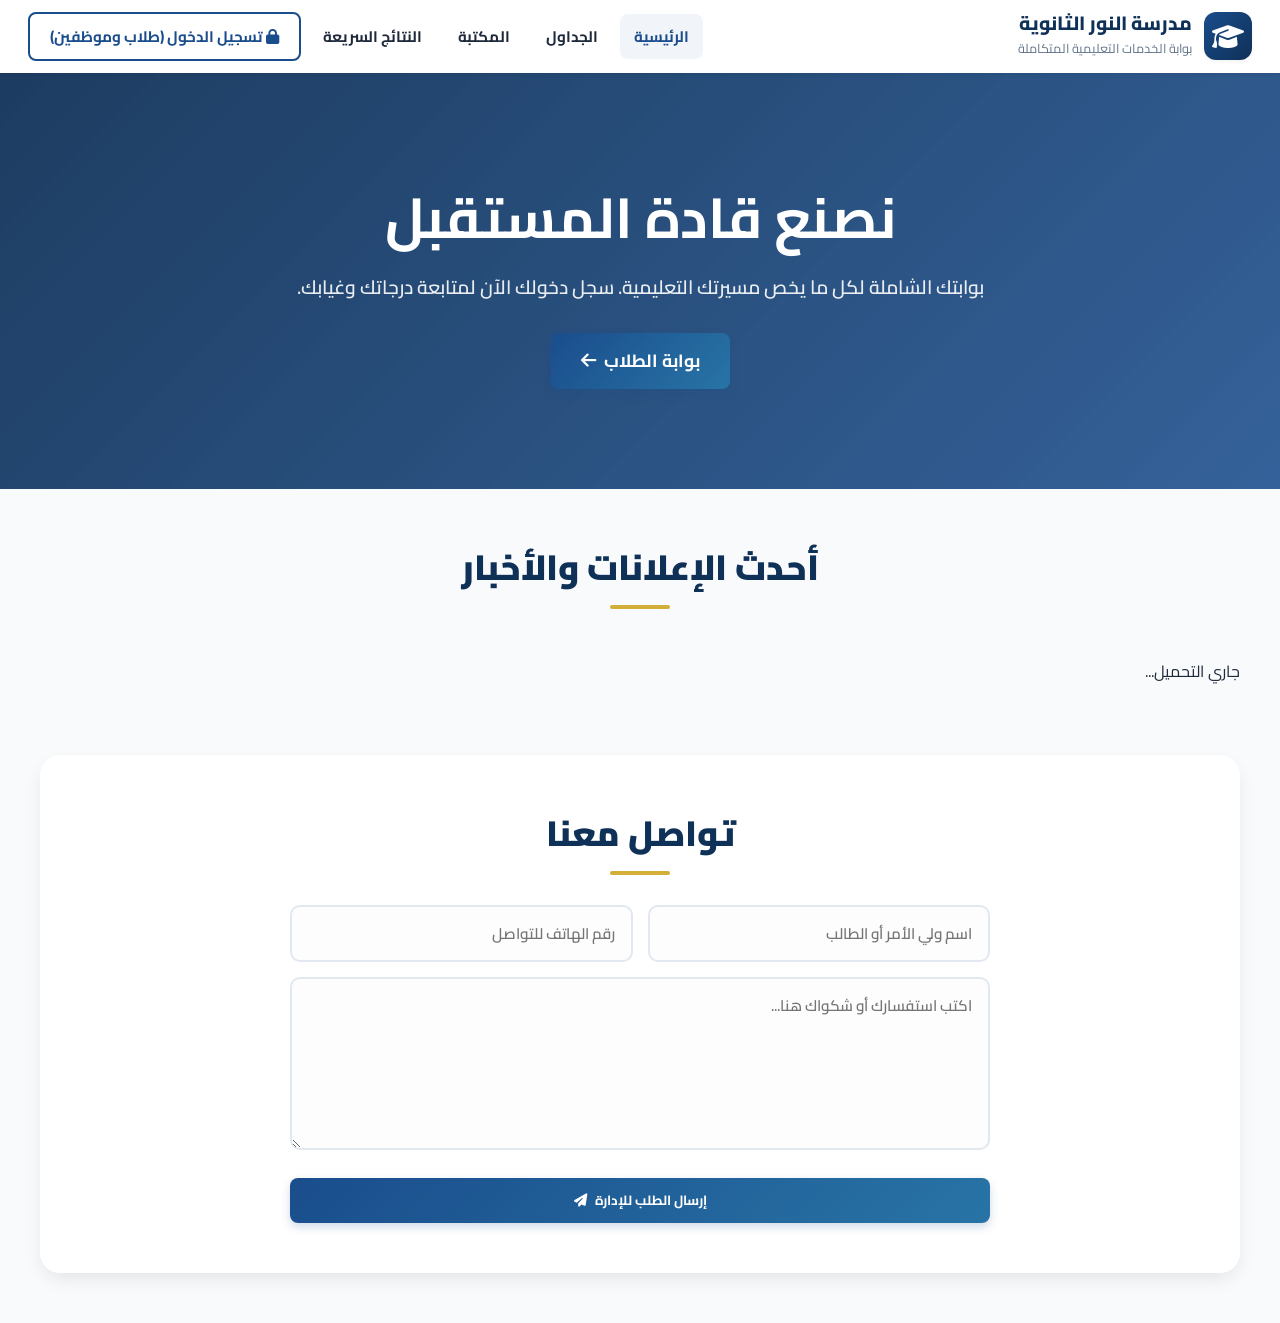
==== index.html @ 3028a383 "Frontend V7 Connected to Railway API" ====
<!DOCTYPE html><html lang="ar" dir="rtl"><head><meta charset="UTF-8"><title>مدرسة النور | V7 المتكاملة</title><link rel="stylesheet" href="css/style.css"><link rel="stylesheet" href="https://cdnjs.cloudflare.com/ajax/libs/font-awesome/6.5.1/css/all.min.css"></head><body>
<header class="navbar"><div class="nav-brand"><div class="logo-icon"><i class="fa-solid fa-graduation-cap"></i></div><div class="brand-text"><h1>مدرسة النور الثانوية</h1><span>بوابة الخدمات التعليمية المتكاملة</span></div></div>
<ul class="nav-links"><li><a href="index.html" class="active">الرئيسية</a></li><li><a href="schedules.html">الجداول</a></li><li><a href="library.html">المكتبة</a></li><li><a href="result.html">النتائج السريعة</a></li><li><a href="login.html" class="btn-outline"><i class="fa-solid fa-lock"></i> تسجيل الدخول (طلاب وموظفين)</a></li></ul></header>
<section class="hero"><h2 style="font-size:3.5rem; margin-bottom:10px;">نصنع قادة المستقبل</h2><p style="font-size:1.2rem; margin-bottom:30px; opacity:0.9; font-weight:600;">بوابتك الشاملة لكل ما يخص مسيرتك التعليمية. سجل دخولك الآن لمتابعة درجاتك وغيابك.</p><a href="login.html" class="btn-primary" style="font-size:1.1rem; padding:14px 30px!important;">بوابة الطلاب <i class="fa-solid fa-arrow-left"></i></a></section>
<h2 class="section-title">أحدث الإعلانات والأخبار</h2><div class="news-grid" id="publicNewsFeed">جاري التحميل...</div>
<div style="background: white; padding: 50px; margin: 50px auto; max-width:1200px; border-radius: 20px; box-shadow:var(--shadow-md);"><h2 class="section-title" style="margin-top:0;">تواصل معنا</h2>
<form id="contactForm" style="max-width: 700px; margin: 0 auto;">
<div class="form-row"><input type="text" id="cName" class="form-control" placeholder="اسم ولي الأمر أو الطالب" required><input type="text" id="cPhone" class="form-control" placeholder="رقم الهاتف للتواصل" required></div>
<textarea id="cMessage" class="form-control" placeholder="اكتب استفسارك أو شكواك هنا..." rows="5" required style="margin-bottom:20px;"></textarea><button type="submit" class="btn-primary w-100" style="width: 100%;">إرسال الطلب للإدارة <i class="fa-solid fa-paper-plane"></i></button></form></div>
<div id="toast"></div><script src="js/main.js"></script><script>document.addEventListener('DOMContentLoaded', loadPublicNews);</script></body></html>
---- css/style.css ----
@import url('https://fonts.googleapis.com/css2?family=Cairo:wght@300;400;600;700;800;900&display=swap');
:root { --primary: #1a4d8c; --primary-dark: #0f3057; --primary-light: #2874a6; --accent: #d4af37; --success: #10b981; --danger: #ef4444; --warning: #f59e0b; --bg-main: #f8fafc; --card-bg: #ffffff; --text-main: #1e293b; --text-muted: #64748b; --border-color: #e2e8f0; --shadow-sm: 0 2px 4px rgba(0,0,0,0.05); --shadow-md: 0 8px 20px -4px rgba(0,0,0,0.1); --shadow-lg: 0 15px 30px -5px rgba(0,0,0,0.12); --radius: 14px; --transition: all 0.3s cubic-bezier(0.4, 0, 0.2, 1); }
* { margin: 0; padding: 0; box-sizing: border-box; font-family: 'Cairo', sans-serif; }
body { background-color: var(--bg-main); color: var(--text-main); direction: rtl; overflow-x: hidden; line-height: 1.6; }
a { text-decoration: none; color: inherit; transition: var(--transition); }
.navbar { background: #ffffff; box-shadow: var(--shadow-sm); position: sticky; top: 0; z-index: 1000; padding: 12px 28px; display: flex; justify-content: space-between; align-items: center; flex-wrap: wrap; gap: 15px;}
.nav-brand { display: flex; align-items: center; gap: 12px; }
.nav-brand .logo-icon { width: 48px; height: 48px; background: linear-gradient(135deg, var(--primary), var(--primary-dark)); color: white; border-radius: 12px; display: flex; align-items: center; justify-content: center; font-size: 1.6rem; font-weight: bold; box-shadow: var(--shadow-sm); }
.brand-text h1 { font-size: 1.2rem; font-weight: 800; color: var(--primary-dark); line-height: 1.2; }
.brand-text span { font-size: 0.8rem; color: var(--text-muted); }
.nav-links { display: flex; list-style: none; gap: 8px; align-items: center; flex-wrap: wrap;}
.nav-links a { font-weight: 700; font-size: 0.95rem; color: var(--text-main); padding: 8px 14px; border-radius: 8px; }
.nav-links a:hover, .nav-links a.active { color: var(--primary); background: #f1f5f9; }
.btn-primary { background: linear-gradient(135deg, var(--primary), var(--primary-light)); color: white !important; padding: 10px 22px !important; border-radius: 8px; font-weight: 700; border: none; cursor: pointer; display: inline-flex; align-items: center; justify-content: center; gap: 8px; transition: var(--transition); box-shadow: 0 4px 10px rgba(26, 77, 140, 0.2); }
.btn-primary:hover { transform: translateY(-2px); box-shadow: 0 6px 15px rgba(26, 77, 140, 0.3); }
.btn-outline { border: 2px solid var(--primary); color: var(--primary) !important; background: transparent; padding: 8px 20px !important; border-radius: 8px; font-weight: 800; cursor: pointer; transition: var(--transition);}
.btn-outline:hover { background: var(--primary); color: white !important; }
.btn-excel { background: #10b981; color: white !important; padding: 8px 15px !important; border-radius: 8px; font-weight: 700; border: none; cursor: pointer; transition: 0.3s; display: inline-flex; align-items: center; gap: 6px; font-size: 0.9rem;}
.btn-excel:hover { background: #059669; }
.hero { background: linear-gradient(135deg, rgba(15, 48, 87, 0.94), rgba(26, 77, 140, 0.88)), url('https://images.unsplash.com/photo-1580582932707-520aed937b7b?auto=format&fit=crop&w=1600&q=80') center/cover; color: white; padding: 100px 24px; text-align: center; }
.section-title { text-align: center; font-size: 2.2rem; font-weight: 900; color: var(--primary-dark); margin: 50px 0 30px; position: relative; }
.section-title::after { content: ''; display: block; width: 60px; height: 4px; background: var(--accent); margin: 10px auto 0; border-radius: 2px; }
.form-row { display: grid; grid-template-columns: repeat(auto-fit, minmax(200px, 1fr)); gap: 15px; margin-bottom: 15px; }
.form-control { width: 100%; padding: 12px 16px; border: 2px solid var(--border-color); border-radius: 10px; font-size: 0.95rem; font-weight: 600; color: var(--text-main); transition: var(--transition); background: #fdfdfd; }
.form-control:focus { outline: none; border-color: var(--primary); background: #fff; box-shadow: 0 0 0 4px rgba(26, 77, 140, 0.1); }
.news-grid { display: grid; grid-template-columns: repeat(auto-fill, minmax(320px, 1fr)); gap: 25px; padding: 20px 40px; max-width: 1400px; margin: 0 auto; }
.news-card { background: white; padding: 25px; border-radius: 16px; box-shadow: var(--shadow-sm); border-right: 5px solid var(--primary); transition: var(--transition); position: relative; overflow: hidden; }
.news-card:hover { transform: translateY(-5px); box-shadow: var(--shadow-md); border-right-color: var(--accent); }
.news-card-header { display: flex; align-items: center; gap: 12px; margin-bottom: 15px; }
.news-card-icon { width: 45px; height: 45px; background: #f1f5f9; color: var(--primary); border-radius: 50%; display: flex; align-items: center; justify-content: center; font-size: 1.2rem; }
.news-date { font-size: 0.85rem; color: #94a3b8; font-weight: 700; }
.news-title { font-size: 1.3rem; font-weight: 800; color: var(--text-main); margin-bottom: 10px; line-height: 1.4; }
.news-content { color: var(--text-muted); font-size: 0.95rem; line-height: 1.7; font-weight: 600; }
.filter-container { display: flex; justify-content: center; gap: 10px; flex-wrap: wrap; margin-bottom: 30px; padding: 0 20px; }
.filter-btn { background: white; border: 2px solid var(--border-color); color: var(--text-muted); padding: 8px 16px; border-radius: 20px; font-weight: 700; cursor: pointer; transition: 0.3s; }
.filter-btn.active, .filter-btn:hover { background: var(--primary); border-color: var(--primary); color: white; }
.app-container { display: flex; min-height: 100vh; }
.sidebar { width: 270px; background: var(--primary-dark); color: #fff; display: flex; flex-direction: column; height: 100vh; position: sticky; top: 0; box-shadow: 4px 0 15px rgba(0,0,0,0.1);}
.sidebar-header { padding: 25px; border-bottom: 1px solid rgba(255,255,255,0.08); text-align:center;}
.sidebar-nav { list-style: none; padding: 20px 15px; flex: 1; overflow-y: auto; }
.sidebar-nav a { display: flex; align-items: center; gap: 14px; padding: 14px 18px; border-radius: 10px; color: #cbd5e1; font-weight: 700; cursor: pointer; margin-bottom: 5px; transition: 0.2s;}
.sidebar-nav a:hover, .sidebar-nav a.active { background: rgba(255,255,255,0.15); color: white; transform: translateX(-5px); }
.main-wrapper { flex: 1; display: flex; flex-direction: column; background: #f1f5f9; }
.dashboard-topbar { background: white; padding: 18px 30px; display: flex; justify-content: space-between; align-items: center; box-shadow: var(--shadow-sm); z-index: 10; }
.dashboard-content { padding: 35px; flex: 1; overflow-y: auto; }
.table-card { background: white; border-radius: var(--radius); padding: 25px; box-shadow: var(--shadow-md); margin-bottom:25px;}
.table-card-header { display: flex; justify-content: space-between; align-items: center; margin-bottom: 20px; }
.table-card h3 { color: var(--primary-dark); font-weight: 800; display:flex; align-items:center; gap:10px; margin: 0; }
.pro-table { width: 100%; border-collapse: separate; border-spacing: 0; text-align: right; }
.pro-table th { background: #f8fafc; padding: 15px; border-bottom: 2px solid var(--border-color); color: var(--text-muted); font-weight: 800; font-size: 0.9rem; }
.pro-table td { padding: 16px 15px; border-bottom: 1px solid var(--border-color); font-weight: 600; font-size: 0.95rem; }
.badge { padding: 6px 12px; border-radius: 20px; font-size: 0.75rem; font-weight: 800; display: inline-block; }
.btn-sm { padding: 8px 14px; border-radius: 8px; font-size: 0.85rem; font-weight: 700; border: none; cursor: pointer; transition: 0.2s;}
.btn-danger-sm { background: #fee2e2; color: #b91c1c; }
.btn-danger-sm:hover { background: #ef4444; color: white; }
.hidden { display: none !important; }
.student-profile-card { background: white; border-radius: 20px; padding: 30px; box-shadow: var(--shadow-md); border: 2px solid var(--primary-light); text-align: center; }
.stat-box { background: #f8fafc; padding: 15px; border-radius: 12px; border: 1px solid var(--border-color); }
#toast { position: fixed; bottom: 30px; left: 30px; background: #1e293b; color: white; padding: 16px 28px; border-radius: 12px; display: none; z-index: 9999; font-weight: 800; box-shadow: var(--shadow-lg); align-items:center; gap:10px;}
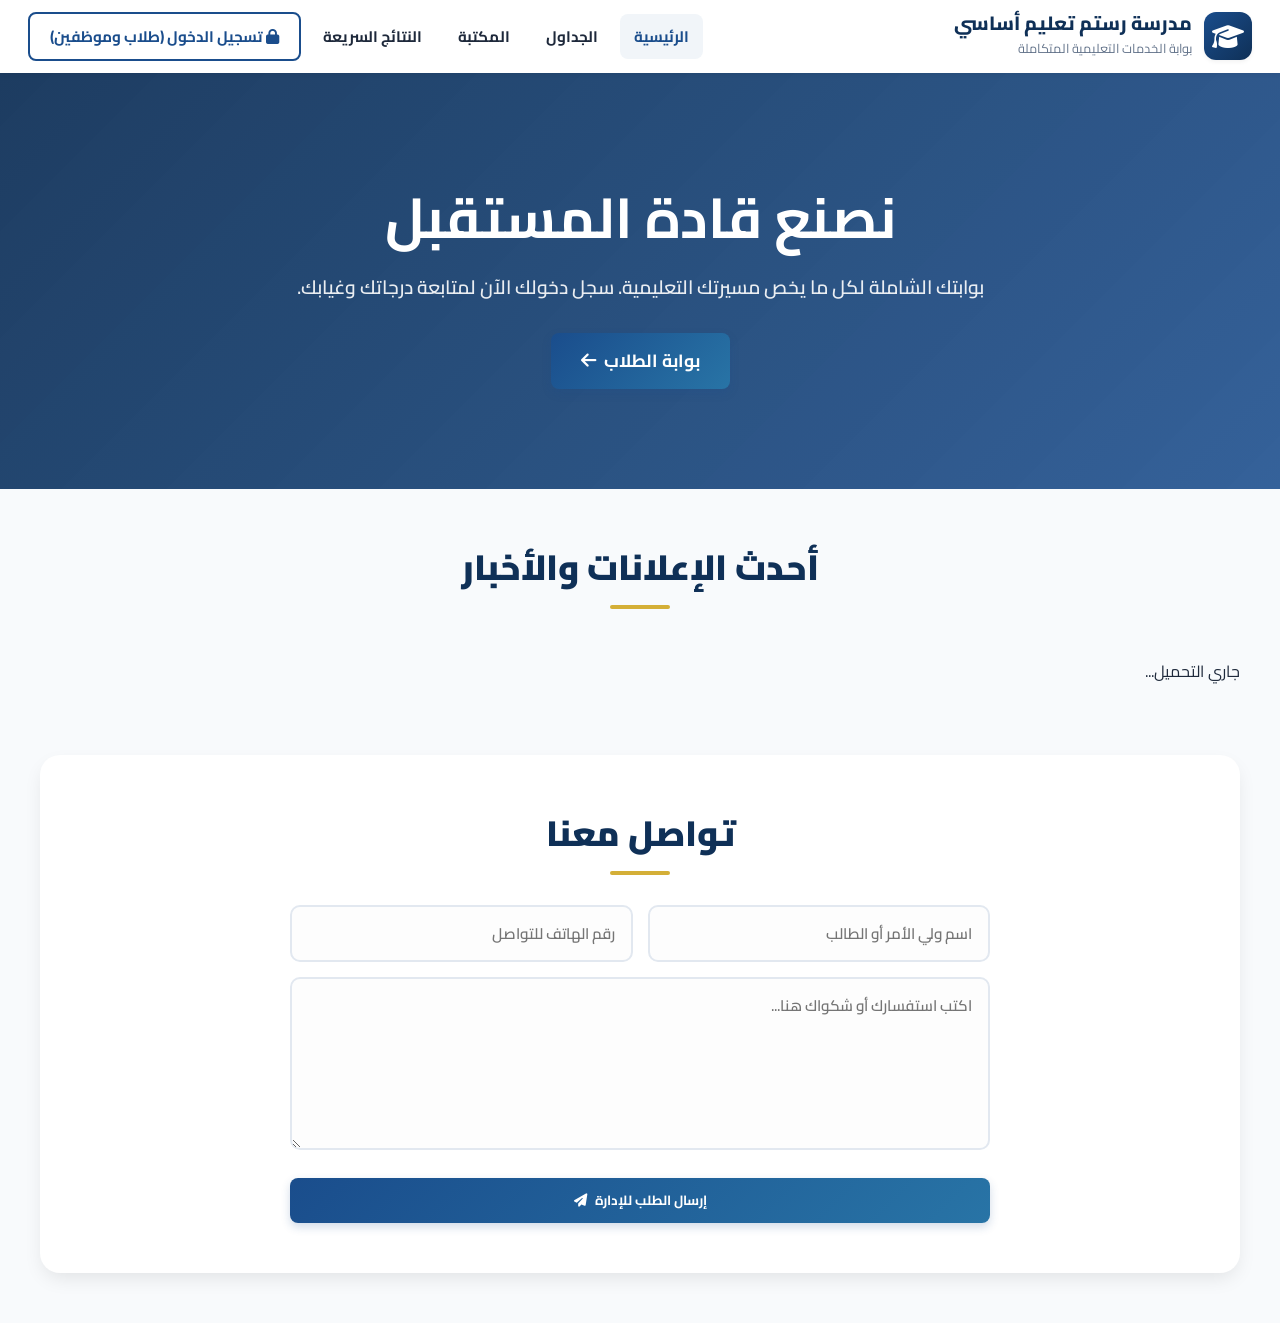
==== commit 00b8ccea: "Describe your update here" ====
--- a/index.html
+++ b/index.html
@@ -1,10 +1,54 @@
-<!DOCTYPE html><html lang="ar" dir="rtl"><head><meta charset="UTF-8"><title>مدرسة النور | V7 المتكاملة</title><link rel="stylesheet" href="css/style.css"><link rel="stylesheet" href="https://cdnjs.cloudflare.com/ajax/libs/font-awesome/6.5.1/css/all.min.css"></head><body>
-<header class="navbar"><div class="nav-brand"><div class="logo-icon"><i class="fa-solid fa-graduation-cap"></i></div><div class="brand-text"><h1>مدرسة النور الثانوية</h1><span>بوابة الخدمات التعليمية المتكاملة</span></div></div>
-<ul class="nav-links"><li><a href="index.html" class="active">الرئيسية</a></li><li><a href="schedules.html">الجداول</a></li><li><a href="library.html">المكتبة</a></li><li><a href="result.html">النتائج السريعة</a></li><li><a href="login.html" class="btn-outline"><i class="fa-solid fa-lock"></i> تسجيل الدخول (طلاب وموظفين)</a></li></ul></header>
-<section class="hero"><h2 style="font-size:3.5rem; margin-bottom:10px;">نصنع قادة المستقبل</h2><p style="font-size:1.2rem; margin-bottom:30px; opacity:0.9; font-weight:600;">بوابتك الشاملة لكل ما يخص مسيرتك التعليمية. سجل دخولك الآن لمتابعة درجاتك وغيابك.</p><a href="login.html" class="btn-primary" style="font-size:1.1rem; padding:14px 30px!important;">بوابة الطلاب <i class="fa-solid fa-arrow-left"></i></a></section>
-<h2 class="section-title">أحدث الإعلانات والأخبار</h2><div class="news-grid" id="publicNewsFeed">جاري التحميل...</div>
-<div style="background: white; padding: 50px; margin: 50px auto; max-width:1200px; border-radius: 20px; box-shadow:var(--shadow-md);"><h2 class="section-title" style="margin-top:0;">تواصل معنا</h2>
-<form id="contactForm" style="max-width: 700px; margin: 0 auto;">
-<div class="form-row"><input type="text" id="cName" class="form-control" placeholder="اسم ولي الأمر أو الطالب" required><input type="text" id="cPhone" class="form-control" placeholder="رقم الهاتف للتواصل" required></div>
-<textarea id="cMessage" class="form-control" placeholder="اكتب استفسارك أو شكواك هنا..." rows="5" required style="margin-bottom:20px;"></textarea><button type="submit" class="btn-primary w-100" style="width: 100%;">إرسال الطلب للإدارة <i class="fa-solid fa-paper-plane"></i></button></form></div>
-<div id="toast"></div><script src="js/main.js"></script><script>document.addEventListener('DOMContentLoaded', loadPublicNews);</script></body></html>+<!DOCTYPE html>
+<html lang="ar" dir="rtl">
+
+<head>
+    <meta charset="UTF-8">
+    <title>مدرسة رستم تعليم أساسي | V7 المتكاملة</title>
+    <link rel="stylesheet" href="css/style.css">
+    <link rel="stylesheet" href="https://cdnjs.cloudflare.com/ajax/libs/font-awesome/6.5.1/css/all.min.css">
+</head>
+
+<body>
+    <header class="navbar">
+        <div class="nav-brand">
+            <div class="logo-icon"><i class="fa-solid fa-graduation-cap"></i></div>
+            <div class="brand-text">
+                <h1>مدرسة رستم تعليم أساسي </h1><span>بوابة الخدمات التعليمية المتكاملة</span>
+            </div>
+        </div>
+        <ul class="nav-links">
+            <li><a href="index.html" class="active">الرئيسية</a></li>
+            <li><a href="schedules.html">الجداول</a></li>
+            <li><a href="library.html">المكتبة</a></li>
+            <li><a href="result.html">النتائج السريعة</a></li>
+            <li><a href="login.html" class="btn-outline"><i class="fa-solid fa-lock"></i> تسجيل الدخول (طلاب
+                    وموظفين)</a></li>
+        </ul>
+    </header>
+    <section class="hero">
+        <h2 style="font-size:3.5rem; margin-bottom:10px;">نصنع قادة المستقبل</h2>
+        <p style="font-size:1.2rem; margin-bottom:30px; opacity:0.9; font-weight:600;">بوابتك الشاملة لكل ما يخص مسيرتك
+            التعليمية. سجل دخولك الآن لمتابعة درجاتك وغيابك.</p><a href="login.html" class="btn-primary"
+            style="font-size:1.1rem; padding:14px 30px!important;">بوابة الطلاب <i
+                class="fa-solid fa-arrow-left"></i></a>
+    </section>
+    <h2 class="section-title">أحدث الإعلانات والأخبار</h2>
+    <div class="news-grid" id="publicNewsFeed">جاري التحميل...</div>
+    <div
+        style="background: white; padding: 50px; margin: 50px auto; max-width:1200px; border-radius: 20px; box-shadow:var(--shadow-md);">
+        <h2 class="section-title" style="margin-top:0;">تواصل معنا</h2>
+        <form id="contactForm" style="max-width: 700px; margin: 0 auto;">
+            <div class="form-row"><input type="text" id="cName" class="form-control"
+                    placeholder="اسم ولي الأمر أو الطالب" required><input type="text" id="cPhone" class="form-control"
+                    placeholder="رقم الهاتف للتواصل" required></div>
+            <textarea id="cMessage" class="form-control" placeholder="اكتب استفسارك أو شكواك هنا..." rows="5" required
+                style="margin-bottom:20px;"></textarea><button type="submit" class="btn-primary w-100"
+                style="width: 100%;">إرسال الطلب للإدارة <i class="fa-solid fa-paper-plane"></i></button>
+        </form>
+    </div>
+    <div id="toast"></div>
+    <script src="js/main.js"></script>
+    <script>document.addEventListener('DOMContentLoaded', loadPublicNews);</script>
+</body>
+
+</html>
